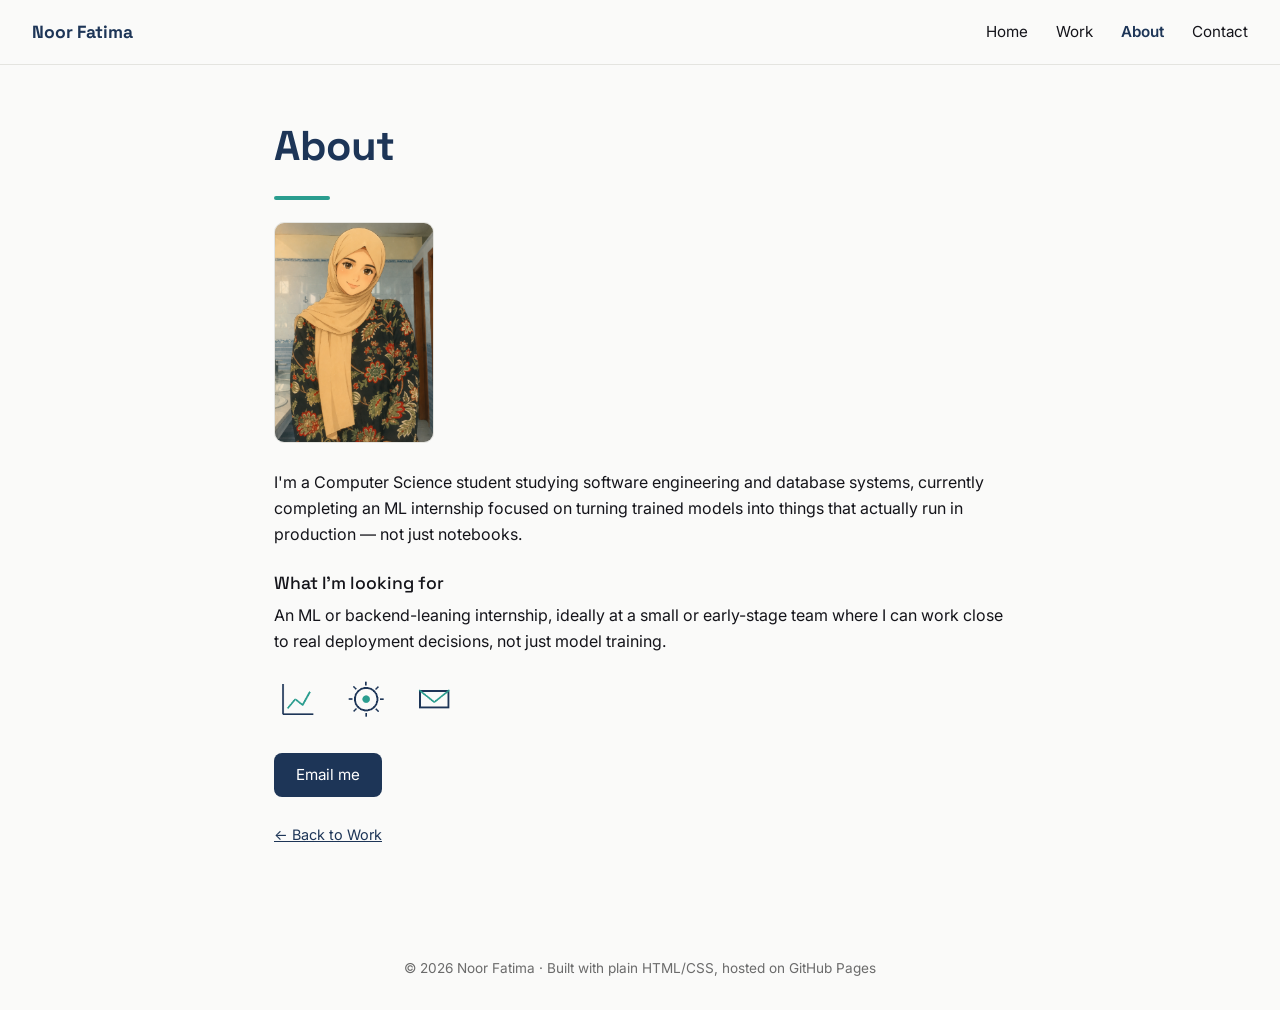
==== about.html @ 28436125 "Add files via upload real files added for portfolio" ====
<!DOCTYPE html>
<html lang="en">
<head>
<meta charset="UTF-8">
<meta name="viewport" content="width=device-width, initial-scale=1.0">
<title>About — Noor Fatima</title>
<link rel="icon" href="favicon.png">
<link rel="preconnect" href="https://fonts.googleapis.com">
<link rel="preconnect" href="https://fonts.gstatic.com" crossorigin>
<link href="https://fonts.googleapis.com/css2?family=Space+Grotesk:wght@500;700&family=Inter:wght@400;500;600&display=swap" rel="stylesheet">
<link rel="stylesheet" href="style.css">
</head>
<body>

<header>
  <a href="index.html" class="brand">Noor Fatima</a>
  <nav>
    <a href="index.html">Home</a>
    <a href="work.html">Work</a>
    <a href="about.html" class="active">About</a>
    <a href="contact.html">Contact</a>
  </nav>
</header>

<main>
  <h1>About</h1>
  <div class="accent-line"></div>

  <img src="real_about_photo.png" alt="Photo of Noor Fatima" class="about-photo">

  <p>I'm a Computer Science student studying software engineering and database systems, currently completing an ML internship focused on turning trained models into things that actually run in production — not just notebooks.</p>

  <h3>What I'm looking for</h3>
  <p>An ML or backend-leaning internship, ideally at a small or early-stage team where I can work close to real deployment decisions, not just model training.</p>

  <div class="icon-row">
    <img src="icon_chart.png" alt="Data icon">
    <img src="icon_pipeline.png" alt="Pipeline icon">
    <img src="icon_mail.png" alt="Contact icon">
  </div>

  <a href="contact.html" class="cta-btn">Email me</a>
  <br><br>
  <a href="work.html" style="color:#1D3557; font-size:0.9rem;">← Back to Work</a>
</main>

<footer>© 2026 Noor Fatima · Built with plain HTML/CSS, hosted on GitHub Pages</footer>

</body>
</html>
---- style.css ----
:root {
  --main: #1D3557;
  --text: #14141A;
  --bg: #FAFAF9;
  --accent: #2A9D8F;
}
* { box-sizing: border-box; margin: 0; padding: 0; }
body {
  background: var(--bg);
  color: var(--text);
  font-family: 'Inter', sans-serif;
  line-height: 1.6;
}
header {
  display: flex;
  justify-content: space-between;
  align-items: center;
  padding: 18px 32px;
  border-bottom: 1px solid #E4E4E0;
  position: sticky;
  top: 0;
  background: var(--bg);
  z-index: 10;
}
header .brand {
  font-family: 'Space Grotesk', sans-serif;
  font-weight: 700;
  font-size: 1.1rem;
  color: var(--main);
  text-decoration: none;
}
nav a {
  color: var(--text);
  text-decoration: none;
  margin-left: 24px;
  font-size: 0.95rem;
}
nav a:hover, nav a.active { color: var(--main); font-weight: 600; }

main { max-width: 780px; margin: 0 auto; padding: 48px 24px 80px; }

h1 {
  font-family: 'Space Grotesk', sans-serif;
  font-weight: 700;
  font-size: clamp(1.8rem, 5vw, 2.6rem);
  color: var(--main);
  letter-spacing: -0.5px;
  margin-bottom: 12px;
}
h2 {
  font-family: 'Space Grotesk', sans-serif;
  font-weight: 700;
  font-size: 1.4rem;
  color: var(--main);
  margin: 36px 0 10px;
}
h3 {
  font-family: 'Space Grotesk', sans-serif;
  font-weight: 500;
  font-size: 1.1rem;
  color: var(--text);
  margin: 22px 0 6px;
}
p { margin-bottom: 14px; }

.accent-line {
  width: 56px;
  height: 4px;
  background: var(--accent);
  border-radius: 2px;
  margin: 16px 0 22px;
}

.hero {
  text-align: center;
  padding: 60px 24px 40px;
  background-image: url('hero_keeper.png');
  background-size: cover;
  background-position: center;
}
.hero .claim {
  max-width: 620px;
  margin: 0 auto;
  font-size: clamp(1.05rem, 2.5vw, 1.3rem);
}

.proof-strip {
  display: flex;
  gap: 20px;
  justify-content: center;
  flex-wrap: wrap;
  margin: 32px 0 8px;
}
.proof-item {
  background: #fff;
  border: 1px solid #E4E4E0;
  border-radius: 10px;
  padding: 14px 20px;
  font-size: 0.9rem;
  text-align: center;
}
.proof-item strong { display: block; color: var(--main); font-size: 1.1rem; }

.case-card {
  border: 1px solid #E4E4E0;
  border-radius: 12px;
  padding: 24px;
  margin: 20px 0;
  background: #fff;
}
.case-card img { width: 100%; border-radius: 8px; margin: 14px 0; border: 1px solid #E4E4E0; }
.status-badge {
  display: inline-block;
  font-size: 0.75rem;
  font-weight: 600;
  padding: 3px 10px;
  border-radius: 20px;
  margin-bottom: 10px;
}
.status-live { background: #E4F3F0; color: var(--accent); }
.status-progress { background: #EFF1F5; color: var(--main); }

.icon-row { display: flex; gap: 20px; margin: 20px 0; }
.icon-row img { width: 48px; height: 48px; }

.cta-btn {
  display: inline-block;
  background: var(--main);
  color: #fff;
  text-decoration: none;
  padding: 10px 22px;
  border-radius: 8px;
  font-size: 0.95rem;
  margin-top: 10px;
}
.cta-btn:hover { opacity: 0.9; }

.about-photo {
  width: 160px;
  border-radius: 10px;
  margin-bottom: 20px;
  border: 1px solid #E4E4E0;
}

footer {
  text-align: center;
  padding: 30px;
  font-size: 0.85rem;
  color: #6b6b6b;
}

@media (max-width: 560px) {
  header { flex-direction: column; gap: 10px; padding: 16px; }
  nav a { margin: 0 10px; }
}
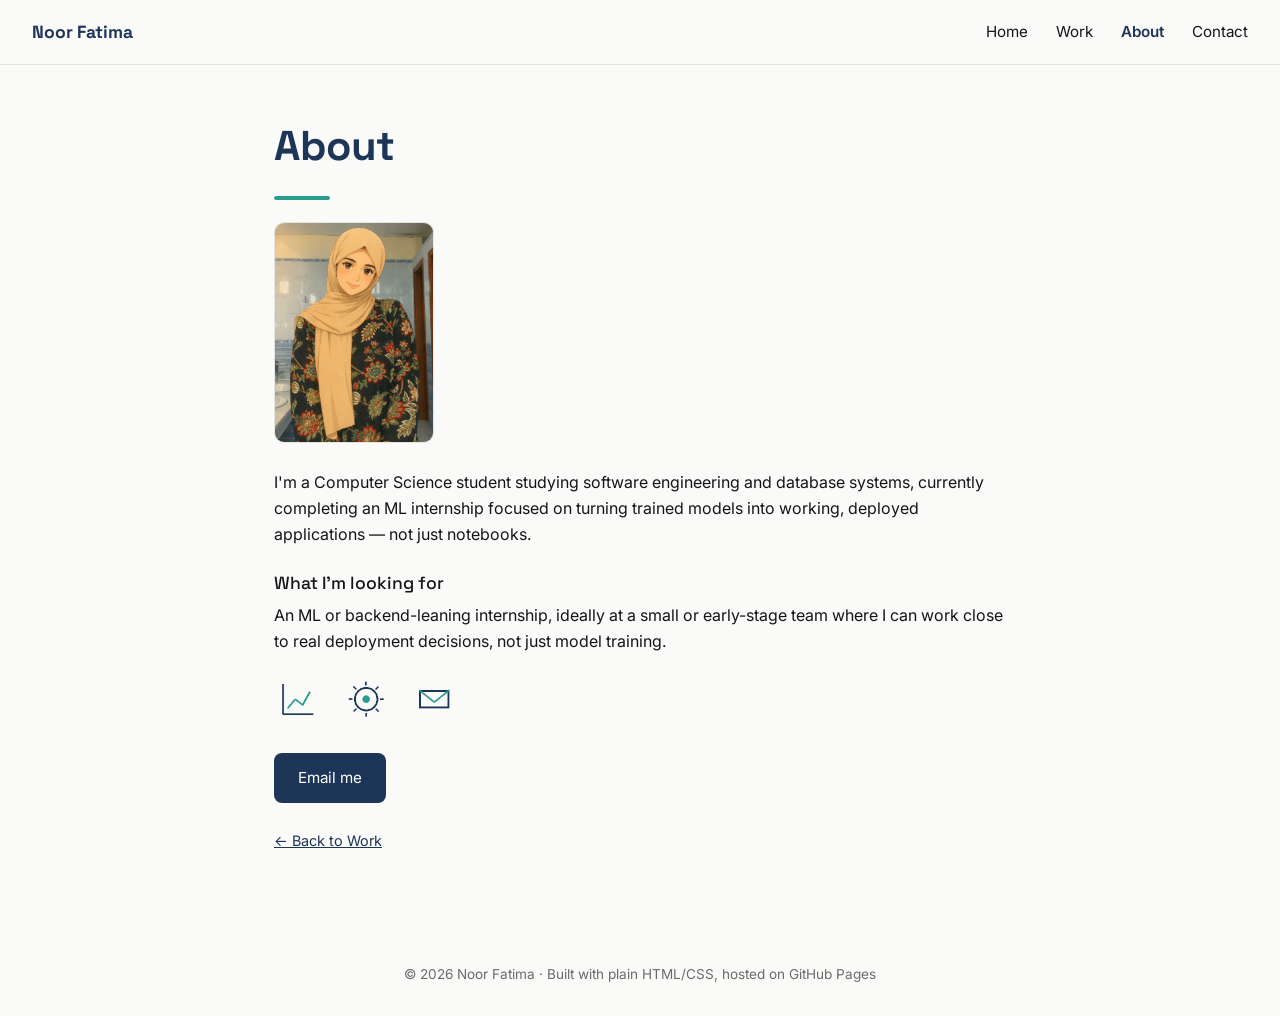
==== commit 30a56a08: "Add files via upload new about.html" ====
--- a/about.html
+++ b/about.html
@@ -8,7 +8,7 @@
 <link rel="preconnect" href="https://fonts.googleapis.com">
 <link rel="preconnect" href="https://fonts.gstatic.com" crossorigin>
 <link href="https://fonts.googleapis.com/css2?family=Space+Grotesk:wght@500;700&family=Inter:wght@400;500;600&display=swap" rel="stylesheet">
-<link rel="stylesheet" href="style.css">
+<link rel="stylesheet" href="style.css?v=2">
 </head>
 <body>
 
@@ -28,7 +28,7 @@
 
   <img src="real_about_photo.png" alt="Photo of Noor Fatima" class="about-photo">
 
-  <p>I'm a Computer Science student studying software engineering and database systems, currently completing an ML internship focused on turning trained models into things that actually run in production — not just notebooks.</p>
+  <p>I'm a Computer Science student studying software engineering and database systems, currently completing an ML internship focused on turning trained models into working, deployed applications — not just notebooks.</p>
 
   <h3>What I'm looking for</h3>
   <p>An ML or backend-leaning internship, ideally at a small or early-stage team where I can work close to real deployment decisions, not just model training.</p>
--- a/style.css
+++ b/style.css
@@ -74,9 +74,7 @@
 .hero {
   text-align: center;
   padding: 60px 24px 40px;
-  background-image: url('hero_keeper.png');
-  background-size: cover;
-  background-position: center;
+  background: var(--bg);
 }
 .hero .claim {
   max-width: 620px;
@@ -98,6 +96,7 @@
   padding: 14px 20px;
   font-size: 0.9rem;
   text-align: center;
+  flex: 1 1 200px;
 }
 .proof-item strong { display: block; color: var(--main); font-size: 1.1rem; }
 
@@ -128,10 +127,12 @@
   background: var(--main);
   color: #fff;
   text-decoration: none;
-  padding: 10px 22px;
+  padding: 13px 24px;
   border-radius: 8px;
   font-size: 0.95rem;
   margin-top: 10px;
+  min-height: 44px;
+  box-sizing: border-box;
 }
 .cta-btn:hover { opacity: 0.9; }
 
@@ -150,6 +151,19 @@
 }
 
 @media (max-width: 560px) {
-  header { flex-direction: column; gap: 10px; padding: 16px; }
-  nav a { margin: 0 10px; }
+  header { flex-direction: column; gap: 4px; padding: 14px 16px; }
+  nav { display: flex; width: 100%; justify-content: space-between; }
+  nav a {
+    margin: 0;
+    padding: 10px 6px;
+    flex: 1;
+    text-align: center;
+    font-size: 0.88rem;
+    min-height: 44px;
+    display: flex;
+    align-items: center;
+    justify-content: center;
+  }
+  .proof-strip { flex-direction: column; }
+  .proof-item { width: 100%; flex-basis: auto; }
 }
